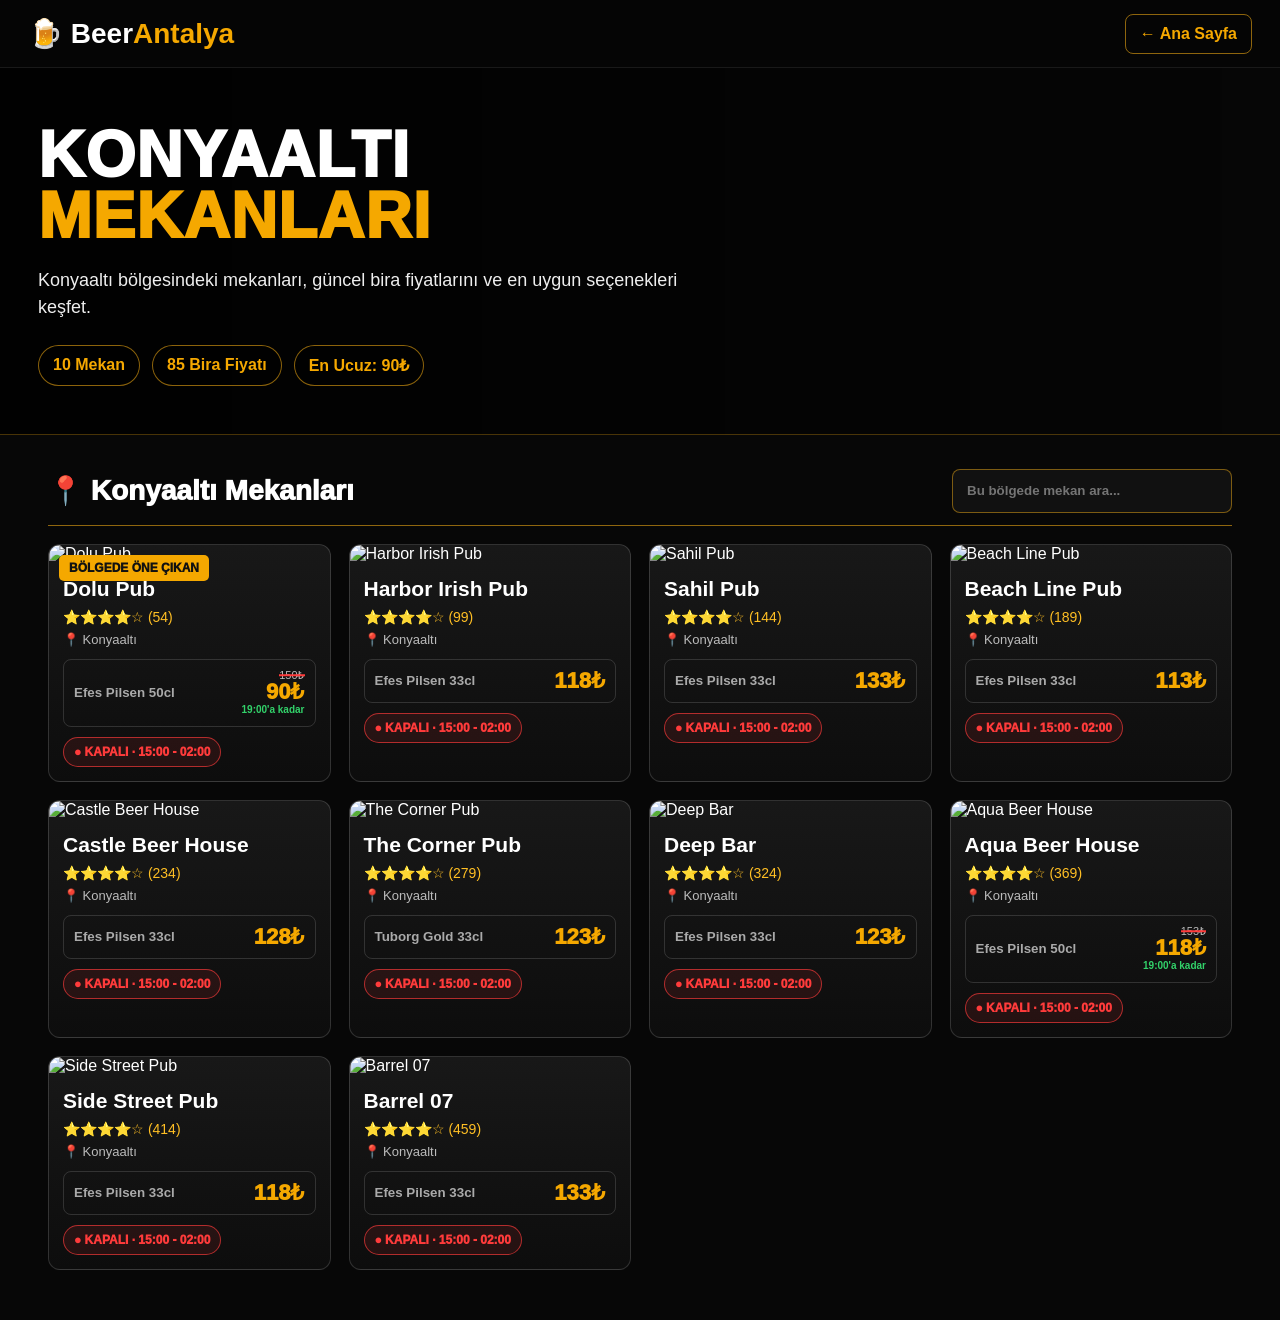
==== bolge.html @ 2499fcc2 "first beerantalya upload" ====
<!DOCTYPE html>
<html lang="tr">
<head>
<meta charset="UTF-8" />
<meta name="viewport" content="width=device-width, initial-scale=1.0" />
<title>BeerAntalya Bölge</title>
<script src="https://unpkg.com/lucide@latest"></script>

<style>
*{box-sizing:border-box;margin:0;padding:0}
body{background:#070707;color:#fff;font-family:Arial,sans-serif}
a{text-decoration:none;color:inherit}

.navbar{
  height:68px;
  background:#050505;
  display:flex;
  align-items:center;
  justify-content:space-between;
  padding:0 28px;
  position:fixed;
  inset:0 0 auto 0;
  z-index:50;
  border-bottom:1px solid rgba(255,255,255,.08)
}
.logo{font-size:28px;font-weight:900}
.logo b{color:#f5a800}
.back-link{
  color:#f5a800;
  font-weight:900;
  border:1px solid rgba(255,181,21,.55);
  padding:10px 14px;
  border-radius:8px
}

.area-hero{
  min-height:430px;
  padding:125px 38px 48px;
  position:relative;
  background:
    linear-gradient(90deg,rgba(0,0,0,.92),rgba(0,0,0,.55),rgba(0,0,0,.18)),
    var(--area-img) center/cover no-repeat;
  border-bottom:1px solid rgba(255,181,21,.28)
}

.area-hero h1{
  font-size:64px;
  line-height:.95;
  font-weight:1000;
  letter-spacing:1px
}

.area-hero h1 span{color:#f5a800}
.area-hero p{
  margin-top:20px;
  max-width:650px;
  color:#eee;
  font-size:18px;
  line-height:1.5
}

.area-stats{
  margin-top:24px;
  display:flex;
  gap:12px;
  flex-wrap:wrap
}
.area-pill{
  border:1px solid rgba(255,181,21,.55);
  background:rgba(0,0,0,.48);
  color:#f5a800;
  padding:10px 14px;
  border-radius:30px;
  font-weight:900
}

.container{
  max-width:1240px;
  margin:0 auto;
  padding:34px 28px 50px
}

.section-head{
  display:flex;
  align-items:center;
  justify-content:space-between;
  gap:20px;
  border-bottom:1px solid rgba(255,181,21,.55);
  padding-bottom:12px;
  margin-bottom:18px
}

.section-head h2{
  font-size:28px;
  font-weight:1000
}

.search-mini{
  min-width:280px;
  height:44px;
  background:#111;
  border:1px solid rgba(255,181,21,.45);
  border-radius:8px;
  padding:0 14px;
  color:white;
  outline:none;
  font-weight:800
}

.cards{
  display:grid;
  grid-template-columns:repeat(4,1fr);
  gap:18px
}

.card{
  background:linear-gradient(180deg,#181818,#0d0d0d);
  border:1px solid rgba(255,255,255,.15);
  border-radius:12px;
  overflow:hidden;
  position:relative;
  transition:.2s
}

.card:hover{
  transform:translateY(-3px);
  border-color:rgba(255,181,21,.6);
  box-shadow:0 14px 35px rgba(0,0,0,.45)
}

.card img{
  width:100%;
  height:165px;
  object-fit:cover
}

.badge{
  position:absolute;
  top:10px;
  left:10px;
  background:#f5a800;
  color:#111;
  padding:6px 10px;
  border-radius:5px;
  font-size:12px;
  font-weight:1000
}

.card-body{padding:14px}
.card h3{font-size:21px;margin-bottom:8px}
.stars{color:#ffbf24;font-size:14px;margin-bottom:7px}
.loc{color:#bbb;font-size:13px;margin-bottom:12px}

.price-line{
  display:flex;
  align-items:center;
  justify-content:space-between;
  gap:8px;
  border:1px solid rgba(255,255,255,.14);
  border-radius:8px;
  padding:10px;
  margin-top:10px
}

.price-line small{
  color:#aaa;
  font-weight:800
}

.price-box{
  display:flex;
  flex-direction:column;
  align-items:flex-end;
  line-height:1.05
}

.old-price{
  font-size:11px;
  color:#bbb;
  position:relative;
  display:inline-block
}

.old-price::after{
  content:"";
  position:absolute;
  left:0;
  right:0;
  top:50%;
  height:1.5px;
  background:#ff3b3b;
  transform:translateY(-50%)
}

.new-price{
  color:#f5a800;
  font-size:22px;
  font-weight:1000;
  line-height:1
}

.campaign-time{
  font-size:10px;
  color:#32d26a;
  font-weight:900;
  margin-top:2px;
  white-space:nowrap
}

.open-chip{
  display:inline-flex;
  margin-top:10px;
  padding:7px 10px;
  border-radius:30px;
  font-weight:1000;
  font-size:12px
}

.open-chip.open{
  color:#32d26a;
  border:1px solid rgba(50,210,106,.6);
  background:rgba(50,210,106,.10)
}

.open-chip.closed{
  color:#ff3b3b;
  border:1px solid rgba(255,59,59,.65);
  background:rgba(255,59,59,.10)
}

.empty{
  grid-column:1/-1;
  padding:30px;
  border:1px solid rgba(255,255,255,.15);
  border-radius:12px;
  color:#ccc;
  text-align:center;
  font-weight:900
}

@media(max-width:900px){
  .navbar{padding:0 14px}
  .area-hero{padding:105px 20px 38px}
  .area-hero h1{font-size:44px}
  .section-head{align-items:stretch;flex-direction:column}
  .search-mini{width:100%;min-width:0}
  .cards{grid-template-columns:1fr}
}
</style>
</head>

<body>

<header class="navbar">
  <div class="logo">🍺 Beer<b>Antalya</b></div>
  <a class="back-link" href="index.html">← Ana Sayfa</a>
</header>

<section class="area-hero" id="areaHero">
  <h1 id="areaTitle">BÖLGE <br><span>MEKANLARI</span></h1>
  <p id="areaDesc">Bu bölgede bulunan mekanları, en ucuz bira fiyatlarını ve mekan detaylarını tek ekranda gör.</p>
  <div class="area-stats">
    <div class="area-pill" id="venueCount">0 Mekan</div>
    <div class="area-pill" id="beerCount">0 Bira Fiyatı</div>
    <div class="area-pill" id="cheapestInfo">En Ucuz: -</div>
  </div>
</section>

<main class="container">
  <div class="section-head">
    <h2 id="listTitle">Mekanlar</h2>
    <input class="search-mini" id="areaSearch" placeholder="Bu bölgede mekan ara...">
  </div>

  <div class="cards" id="areaCards"></div>
</main>

<script src="data.js"></script>
<script>
function getAreaFromUrl(){
  const params = new URLSearchParams(window.location.search);
  const raw = params.get("area") || "konyaalti";

  const map = {
    konyaalti:"Konyaaltı",
    kaleici:"Kaleiçi",
    lara:"Lara",
    muratpasa:"Muratpaşa",
    kepez:"Kepez"
  };

  return map[raw] || decodeURIComponent(raw);
}

function areaImage(area){
  const images = {
    "Konyaaltı":"https://images.unsplash.com/photo-1599930113854-d6d7fd521f10?q=80&w=1600",
    "Kaleiçi":"https://images.unsplash.com/photo-1605216663980-b0f03b6e2902?q=80&w=1600",
    "Lara":"https://images.unsplash.com/photo-1507525428034-b723cf961d3e?q=80&w=1600",
    "Muratpaşa":"https://images.unsplash.com/photo-1566073771259-6a8506099945?q=80&w=1600",
    "Kepez":"https://images.unsplash.com/photo-1500530855697-b586d89ba3ee?q=80&w=1600"
  };
  return images[area] || images["Konyaaltı"];
}

function priceHtml(beer){
  const currentPrice = beer.price || beer.currentPrice || getCurrentPrice(beer);

  if(beer.happyHourPrice && beer.happyHourEnd && currentPrice === beer.happyHourPrice){
    return `
      <div class="price-box">
        <span class="old-price">${beer.normalPrice}₺</span>
        <span class="new-price">${currentPrice}₺</span>
        <span class="campaign-time">${beer.happyHourEnd}'a kadar</span>
      </div>
    `;
  }

  return `<b class="new-price">${currentPrice}₺</b>`;
}

function openChip(venue){
  const info = getVenueOpenInfo ? getVenueOpenInfo(venue) : {isOpen:true,text:"● AÇIK"};
  return `<span class="open-chip ${info.isOpen ? "open" : "closed"}">${info.text} · ${venue.hours}</span>`;
}

function renderArea(){
  const area = getAreaFromUrl();
  const q = (document.getElementById("areaSearch").value || "").toLocaleLowerCase("tr-TR").trim();
  const venues = getVenuesSorted().filter(v => v.area === area);
  const filtered = venues.filter(v => v.venue.toLocaleLowerCase("tr-TR").includes(q));
  const allBeers = getAllBeersSorted().filter(b => b.area === area);
  const cheapest = allBeers[0];

  document.title = area + " Mekanları - BeerAntalya";
  document.getElementById("areaHero").style.setProperty("--area-img", `url("${areaImage(area)}")`);
  document.getElementById("areaTitle").innerHTML = area.toLocaleUpperCase("tr-TR") + "<br><span>MEKANLARI</span>";
  document.getElementById("areaDesc").innerText = area + " bölgesindeki mekanları, güncel bira fiyatlarını ve en uygun seçenekleri keşfet.";
  document.getElementById("venueCount").innerText = venues.length + " Mekan";
  document.getElementById("beerCount").innerText = allBeers.length + " Bira Fiyatı";
  document.getElementById("cheapestInfo").innerText = cheapest ? ("En Ucuz: " + cheapest.price + "₺") : "En Ucuz: -";
  document.getElementById("listTitle").innerText = "📍 " + area + " Mekanları";

  const box = document.getElementById("areaCards");
  box.innerHTML = "";

  if(filtered.length === 0){
    box.innerHTML = '<div class="empty">Bu bölgede aramaya uygun mekan bulunamadı.</div>';
    return;
  }

  filtered.forEach((venue, index) => {
    const venueBeers = getAllBeersSorted().filter(b => b.venue === venue.venue);
    const cheapestBeer = venueBeers[0];

    box.innerHTML += `
      <a class="card" href="${venue.url}">
        ${index === 0 ? '<span class="badge">BÖLGEDE ÖNE ÇIKAN</span>' : ''}
        <img src="${venue.cardImage || venue.image}" alt="${venue.venue}">
        <div class="card-body">
          <h3>${venue.venue}</h3>
          <div class="stars">⭐⭐⭐⭐☆ (${venue.reviews || ""})</div>
          <div class="loc">📍 ${venue.area}</div>
          <div class="price-line">
            <small>${cheapestBeer ? cheapestBeer.beer : "Bira"}</small>
            ${cheapestBeer ? priceHtml(cheapestBeer) : ""}
          </div>
          ${openChip(venue)}
        </div>
      </a>
    `;
  });

  if(window.lucide) lucide.createIcons();
}

document.getElementById("areaSearch").addEventListener("input", renderArea);
renderArea();
setInterval(renderArea, 60000);
</script>

</body>
</html>
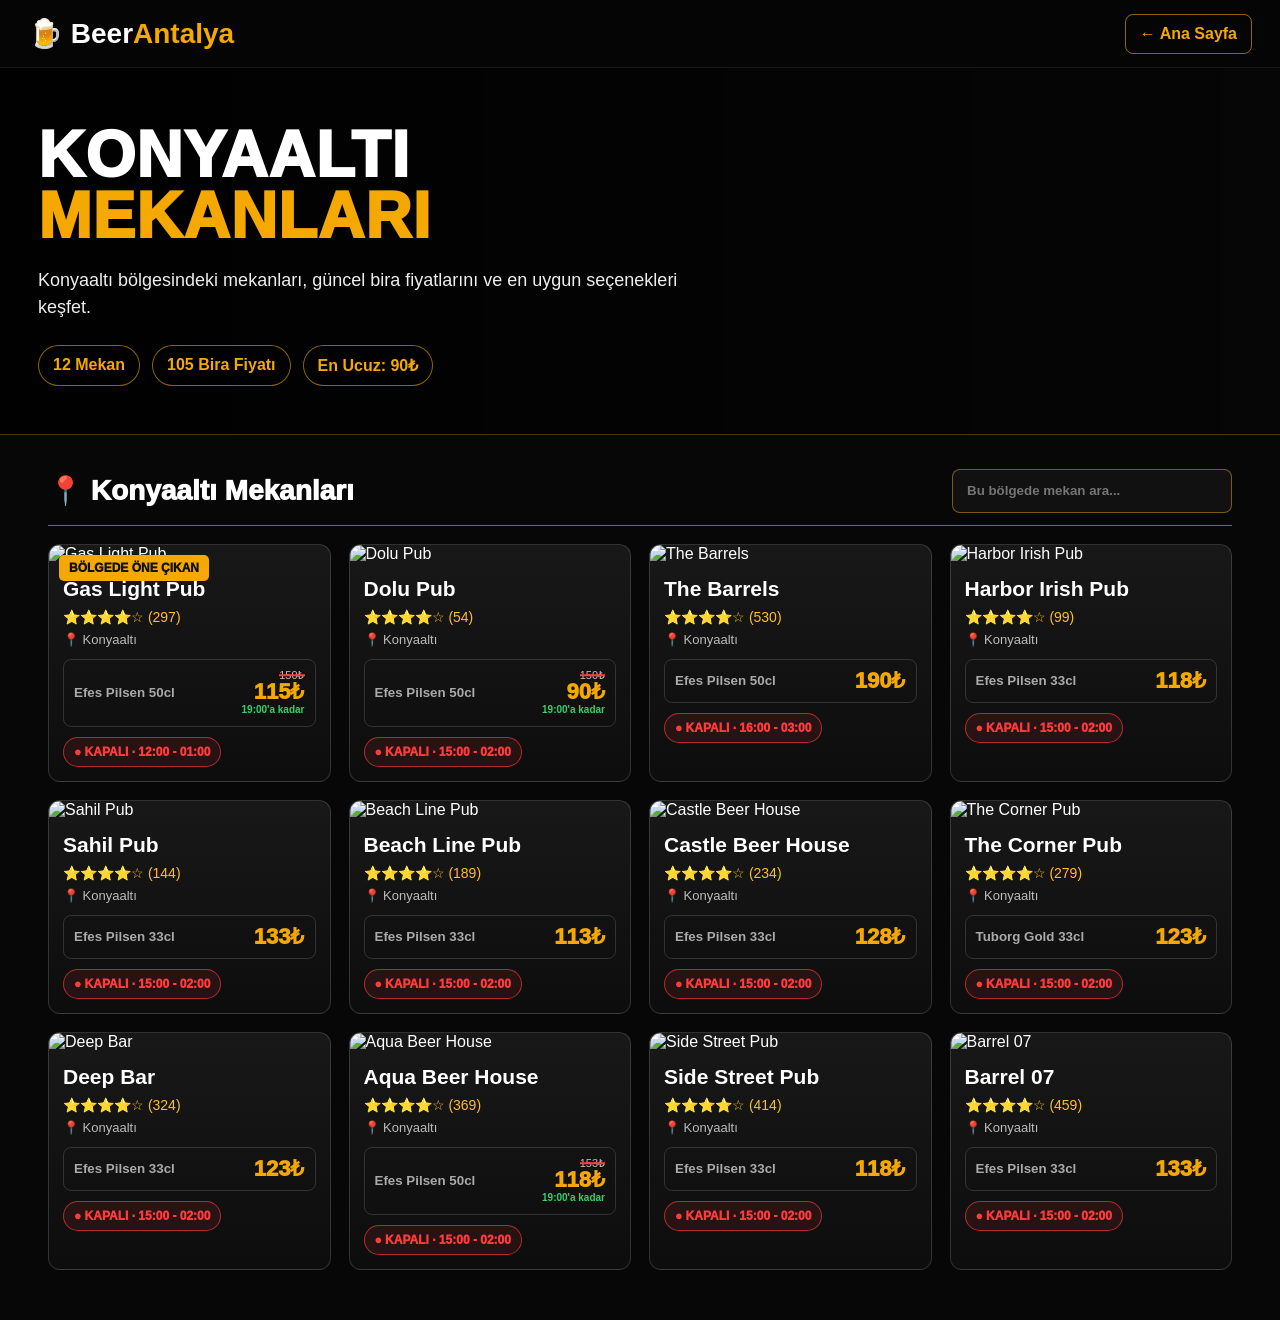
==== commit d6c50229: "favicon added" ====
--- a/bolge.html
+++ b/bolge.html
@@ -2,9 +2,11 @@
 <html lang="tr">
 <head>
 <meta charset="UTF-8" />
-<meta name="viewport" content="width=device-width, initial-scale=1.0" />
+<link rel="icon" type="image/png" href="logo.png">
+<link rel="apple-touch-icon" href="logo.png">
+<meta name="viewport" content="width=1000">
 <title>BeerAntalya Bölge</title>
-<script src="https://unpkg.com/lucide@latest"></script>
+<script defer src="/_vercel/insights/script.js"></script>
 
 <style>
 *{box-sizing:border-box;margin:0;padding:0}
